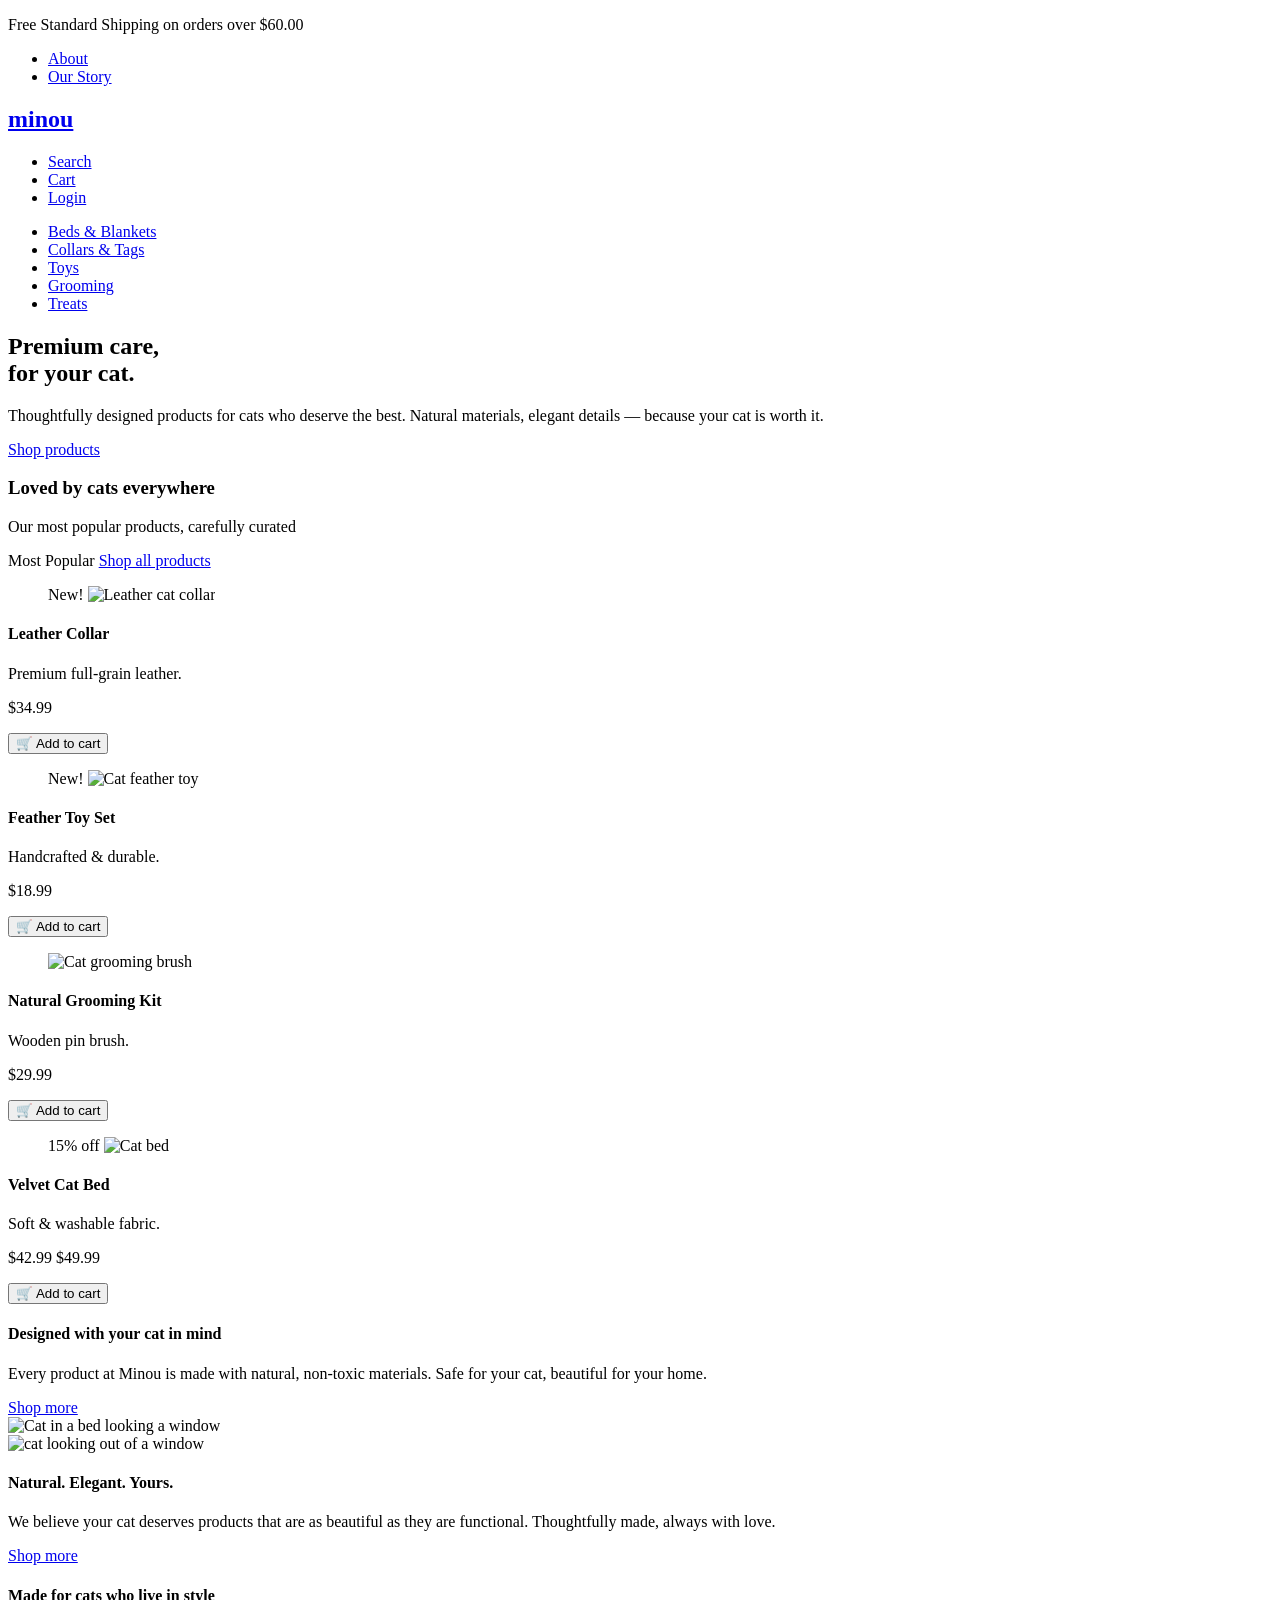
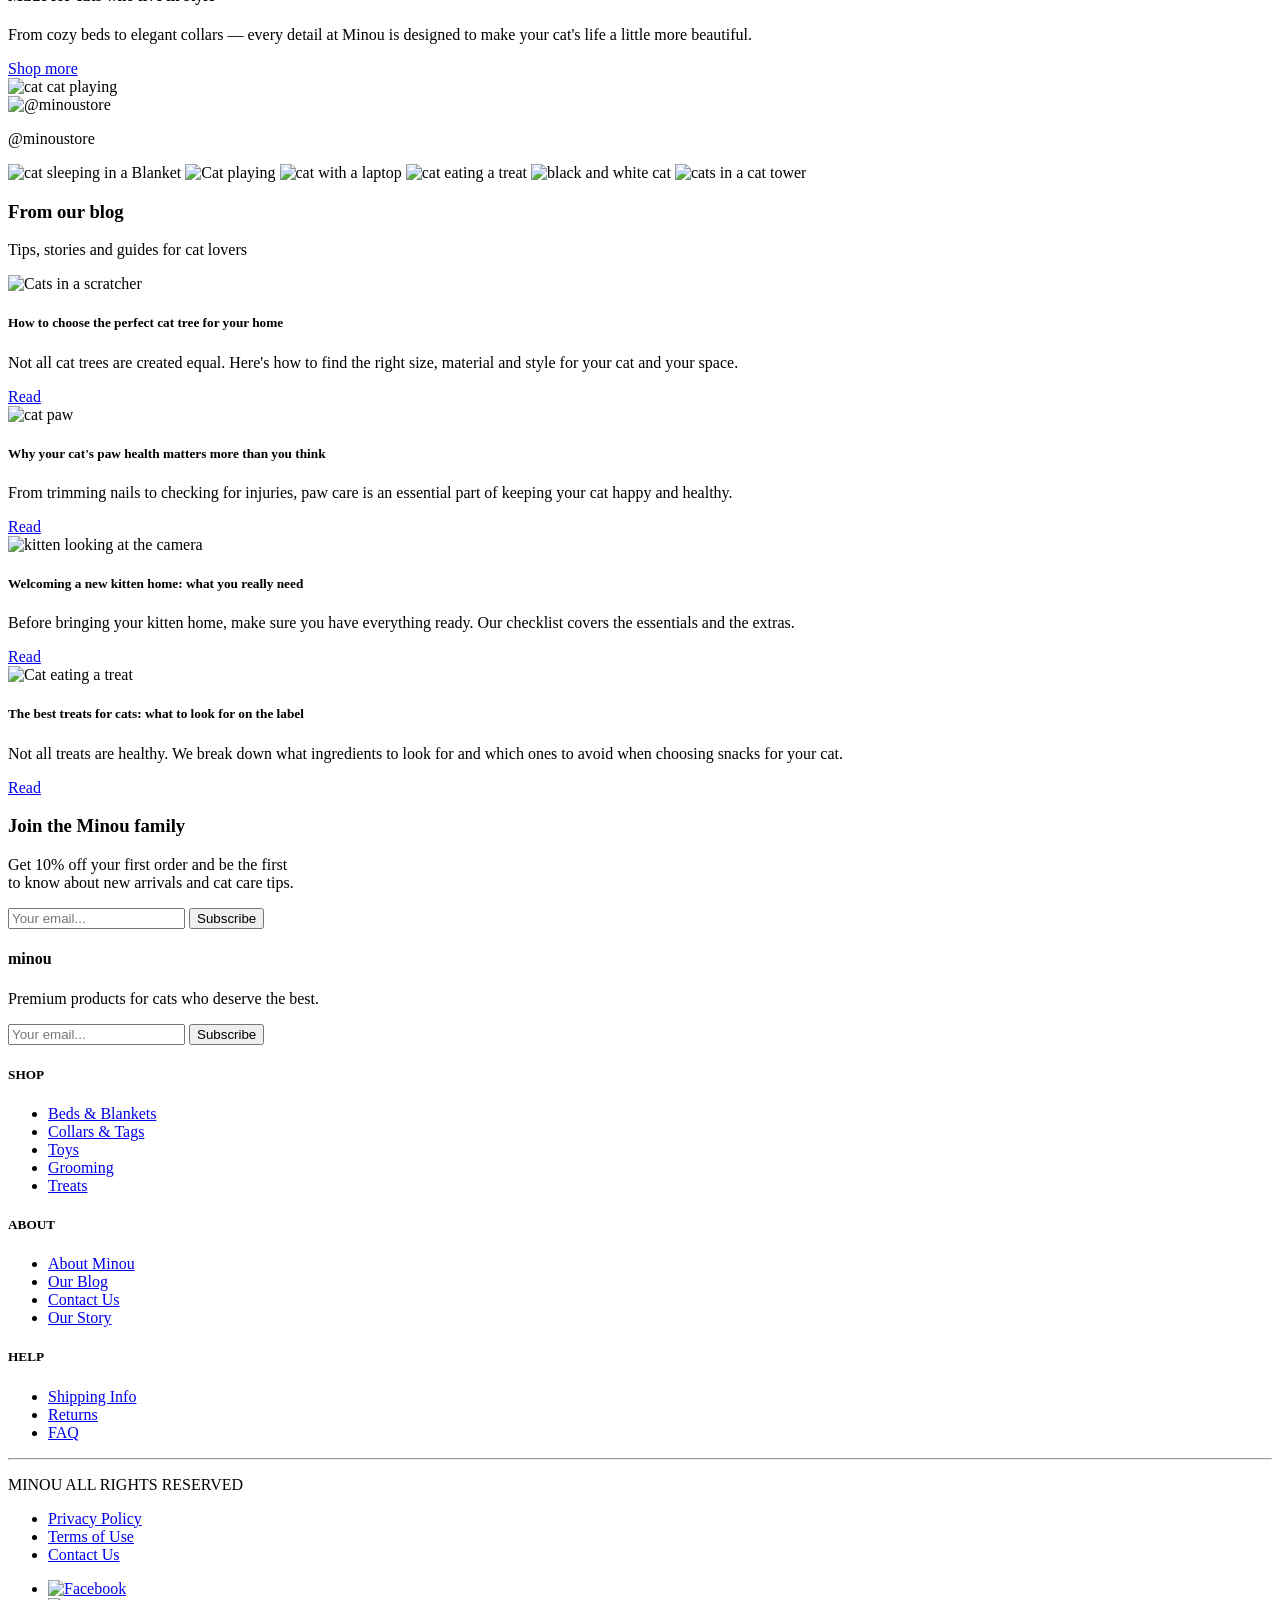
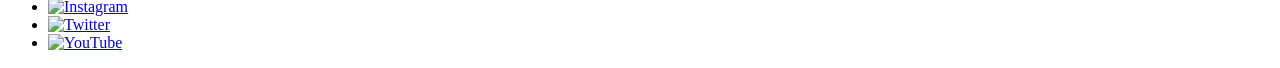
==== index.html @ 3acd1a12 "Add files via upload" ====
<!DOCTYPE html>
<html lang="en">
    <head>
        <meta charset="UTF-8">
        <meta name="viewport" content="width=device-width, initial-scale=1.0">
        <title>Minou | Premium Cat Products</title>
        <link rel="stylesheet" href="https://cdnjs.cloudflare.com/ajax/libs/animate.css/4.1.1/animate.min.css"/>
        <link rel="stylesheet" href="assets/estilos/estilos.css">
    </head>
    <body class="home-page">
        <div class="preloader">
            <div class="spinner animate__animated animate__rotateIn"></div>
        </div>
        <header>
            <div class="top-bar">
                <p>Free Standard Shipping on orders over $60.00</p>
            </div>
            <nav class="main-nav">
                <ul class="nav-left">
                    <li><a href="contacto.html">About</a></li>
                    <li><a href="#">Our Story</a></li>
                </ul>
                <h1 class="logo"><a href="index.html">minou</a></h1>
                <ul class="nav-right">
                    <li><a href="#" class="search-link">Search</a></li>
                    <li><a href="#">Cart</a></li>
                    <li><a href="#">Login</a></li>
                </ul>
            </nav>
            <nav class="sub-nav">
                <ul class="sub-list">
                    <li><a href="producto.html">Beds & Blankets</a></li>
                    <li><a href="#">Collars & Tags</a></li>
                    <li><a href="#">Toys</a></li>
                    <li><a href="shop.html">Grooming</a></li>
                    <li><a href="#">Treats</a></li>
                </ul>
            </nav>
        </header>
        <section class="hero">
            <div class="hero-text">
                <h2>Premium care,<br>for your cat.</h2>
                <p>Thoughtfully designed products for cats who deserve the best. Natural materials, elegant details — because your cat is worth it.</p>
                <a href="shop.html" class="btn">Shop products</a>
            </div>
        </section>
        <section class="products">
    <header class="products-head">
        <h3>Loved by cats everywhere</h3>
        <p>Our most popular products, carefully curated</p>
    </header>
    <div class="products-bar">
        <span class="bar-left">Most Popular</span>
        <span class="bar-right"><a href="shop.html">Shop all products</a></span>
    </div>
    <div class="products-grid">
        <article class="card">
            <figure class="card-media">
                <span class="badge">New!</span>
                <img src="assets/img/collar.png" alt="Leather cat collar">
            </figure>
            <div class="card-info">
                <h4>Leather Collar</h4>
                <p class="sub">Premium full-grain leather.</p>
                <p class="price">$34.99</p>
                <button class="btn-ghost"><span class="ico">🛒</span> Add to cart</button>
            </div>
        </article>
        <article class="card">
            <figure class="card-media">
                <span class="badge">New!</span>
                <img src="assets/img/toy.png" alt="Cat feather toy">
            </figure>
            <div class="card-info">
                <h4>Feather Toy Set</h4>
                <p class="sub">Handcrafted & durable.</p>
                <p class="price">$18.99</p>
                <button class="btn-ghost"><span class="ico">🛒</span> Add to cart</button>
            </div>
        </article>
        <article class="card">
            <figure class="card-media">
                <img src="assets/img/brush.png" alt="Cat grooming brush">
            </figure>
            <div class="card-info">
                <h4>Natural Grooming Kit</h4>
                <p class="sub">Wooden pin brush.</p>
                <p class="price">$29.99</p>
                <button class="btn-ghost"><span class="ico">🛒</span> Add to cart</button>
            </div>
        </article>
        <article class="card">
            <figure class="card-media">
                <span class="badge badge-sale">15% off</span>
                <img src="assets/img/bed.png" alt="Cat bed">
            </figure>
            <div class="card-info">
                <h4>Velvet Cat Bed</h4>
                <p class="sub">Soft & washable fabric.</p>
                <p class="price"><span class="sale">$42.99</span> <span class="old">$49.99</span></p>
                <button class="btn-ghost"><span class="ico">🛒</span> Add to cart</button>
            </div>
        </article>
    </div>
</section>
        <section class="visuals">
            <div class="block block-green">
                <h4>Designed with your cat in mind</h4>
                <p>Every product at Minou is made with natural, non-toxic materials. Safe for your cat, beautiful for your home.</p>
                <a href="shop.html" class="btn-light">Shop more</a>
            </div>
            <div class="block-image">
                <img src="assets/img/cat-window.jpg" alt="Cat in a bed looking a window">
            </div>
            <div class="block-image">
                <img src="assets/img/cat-looking.jpg" alt="cat looking out of a window">
            </div>
            <div class="block block-cream">
                <h4>Natural. Elegant. Yours.</h4>
                <p>We believe your cat deserves products that are as beautiful as they are functional. Thoughtfully made, always with love.</p>
                <a href="shop.html" class="btn">Shop more</a>
            </div>
            <div class="block block-brown">
                <h4>Made for cats who live in style</h4>
                <p>From cozy beds to elegant collars — every detail at Minou is designed to make your cat's life a little more beautiful.</p>
                <a href="shop.html" class="btn-light">Shop more</a>
            </div>
            <div class="block-image">
                <img src="assets/img/cat-playing.jpg" alt="cat cat playing">
            </div>
        </section>
        <section class="instagram">
            <div class="insta-logo">
                <img src="assets/img/instagram.webp" alt="@minoustore">
                <p>@minoustore</p>
            </div>
            <div class="insta-grid">
                <img src="assets/img/cat-sleeping.jpg" alt="cat sleeping in a Blanket">
                <img src="assets/img/white-cat-playing.jpg" alt="Cat playing">
                <img src="assets/img/cat-laptop.jpg" alt="cat with a laptop">
                <img src="assets/img/cat-treat.jpg" alt="cat eating a treat">
                <img src="assets/img/black-white-cat.jpg" alt="black and white cat">
                <img src="assets/img/cats.jpg" alt="cats in a cat tower
                ">
            </div>
        </section>
        <section class="news">
            <header class="news-head">
                <h3>From our blog</h3>
                <p>Tips, stories and guides for cat lovers</p>
            </header>
            <div class="news-grid">
                <article class="news-card">
                    <img src="assets/img/cat-scratcher.jpg" alt="Cats in a scratcher">
                    <h5>How to choose the perfect cat tree for your home</h5>
                    <p class="excerpt">Not all cat trees are created equal. Here's how to find the right size, material and style for your cat and your space.</p>
                    <a href="#" class="read">Read</a>
                </article>
                <article class="news-card">
                    <img src="assets/img/cat-paw.jpg" alt="cat paw">
                    <h5>Why your cat's paw health matters more than you think</h5>
                    <p class="excerpt">From trimming nails to checking for injuries, paw care is an essential part of keeping your cat happy and healthy.</p>
                    <a href="#" class="read">Read</a>
                </article>
                <article class="news-card">
                    <img src="assets/img/kitty.jpg" alt="kitten looking at the camera">
                    <h5>Welcoming a new kitten home: what you really need</h5>
                    <p class="excerpt">Before bringing your kitten home, make sure you have everything ready. Our checklist covers the essentials and the extras.</p>
                    <a href="#" class="read">Read</a>
                </article>
                <article class="news-card">
                    <img src="assets/img/cat-eating.jpg" alt="Cat eating a treat">
                    <h5>The best treats for cats: what to look for on the label</h5>
                    <p class="excerpt">Not all treats are healthy. We break down what ingredients to look for and which ones to avoid when choosing snacks for your cat.</p>
                    <a href="#" class="read">Read</a>
                </article>
            </div>
        </section>
        <section class="join">
            <div class="join-wrap">
                <h3 class="join-title">
                    <span>Join the</span>
                    <span>Minou family</span>
                </h3>
                <p class="join-copy">
                    Get 10% off your first order and be the first<br>
                    to know about new arrivals and cat care tips.
                </p>
                <form class="join-form" action="#">
                    <input type="email" placeholder="Your email..." required>
                    <button type="submit">Subscribe</button>
                </form>
            </div>
        </section>
        <footer class="site-footer">
            <div class="footer-inner">
                <div class="footer-brand">
                    <h4 class="footer-logo">minou</h4>
                    <p>Premium products for cats who deserve the best.</p>
                    <form class="footer-form" action="#">
                        <input type="email" placeholder="Your email..." required>
                        <button type="submit">Subscribe</button>
                    </form>
                </div>
                <div class="footer-col">
                    <h5>SHOP</h5>
                    <ul>
                        <li><a href="#">Beds & Blankets</a></li>
                        <li><a href="#">Collars & Tags</a></li>
                        <li><a href="#">Toys</a></li>
                        <li><a href="#">Grooming</a></li>
                        <li><a href="#">Treats</a></li>
                    </ul>
                </div>
                <div class="footer-col">
                    <h5>ABOUT</h5>
                    <ul>
                        <li><a href="#">About Minou</a></li>
                        <li><a href="#">Our Blog</a></li>
                        <li><a href="#">Contact Us</a></li>
                        <li><a href="#">Our Story</a></li>
                    </ul>
                </div>
                <div class="footer-col">
                    <h5>HELP</h5>
                    <ul>
                        <li><a href="#">Shipping Info</a></li>
                        <li><a href="#">Returns</a></li>
                        <li><a href="#">FAQ</a></li>
                    </ul>
                </div>
            </div>
            <hr class="footer-sep">
            <div class="footer-bottom">
                <p>MINOU ALL RIGHTS RESERVED</p>
                <ul class="footer-legal">
                    <li><a href="#">Privacy Policy</a></li>
                    <li><a href="#">Terms of Use</a></li>
                    <li><a href="#">Contact Us</a></li>
                </ul>
                <ul class="footer-social">
                    <li><a href="#"><img src="assets/img/facebook.png" alt="Facebook"></a></li>
                    <li><a href="#"><img src="assets/img/instagram-2.png" alt="Instagram"></a></li>
                    <li><a href="#"><img src="assets/img/twitter.png" alt="Twitter"></a></li>
                    <li><a href="#"><img src="assets/img/youtube.png" alt="YouTube"></a></li>
                </ul>
            </div>
        </footer>
    </body>
</html>
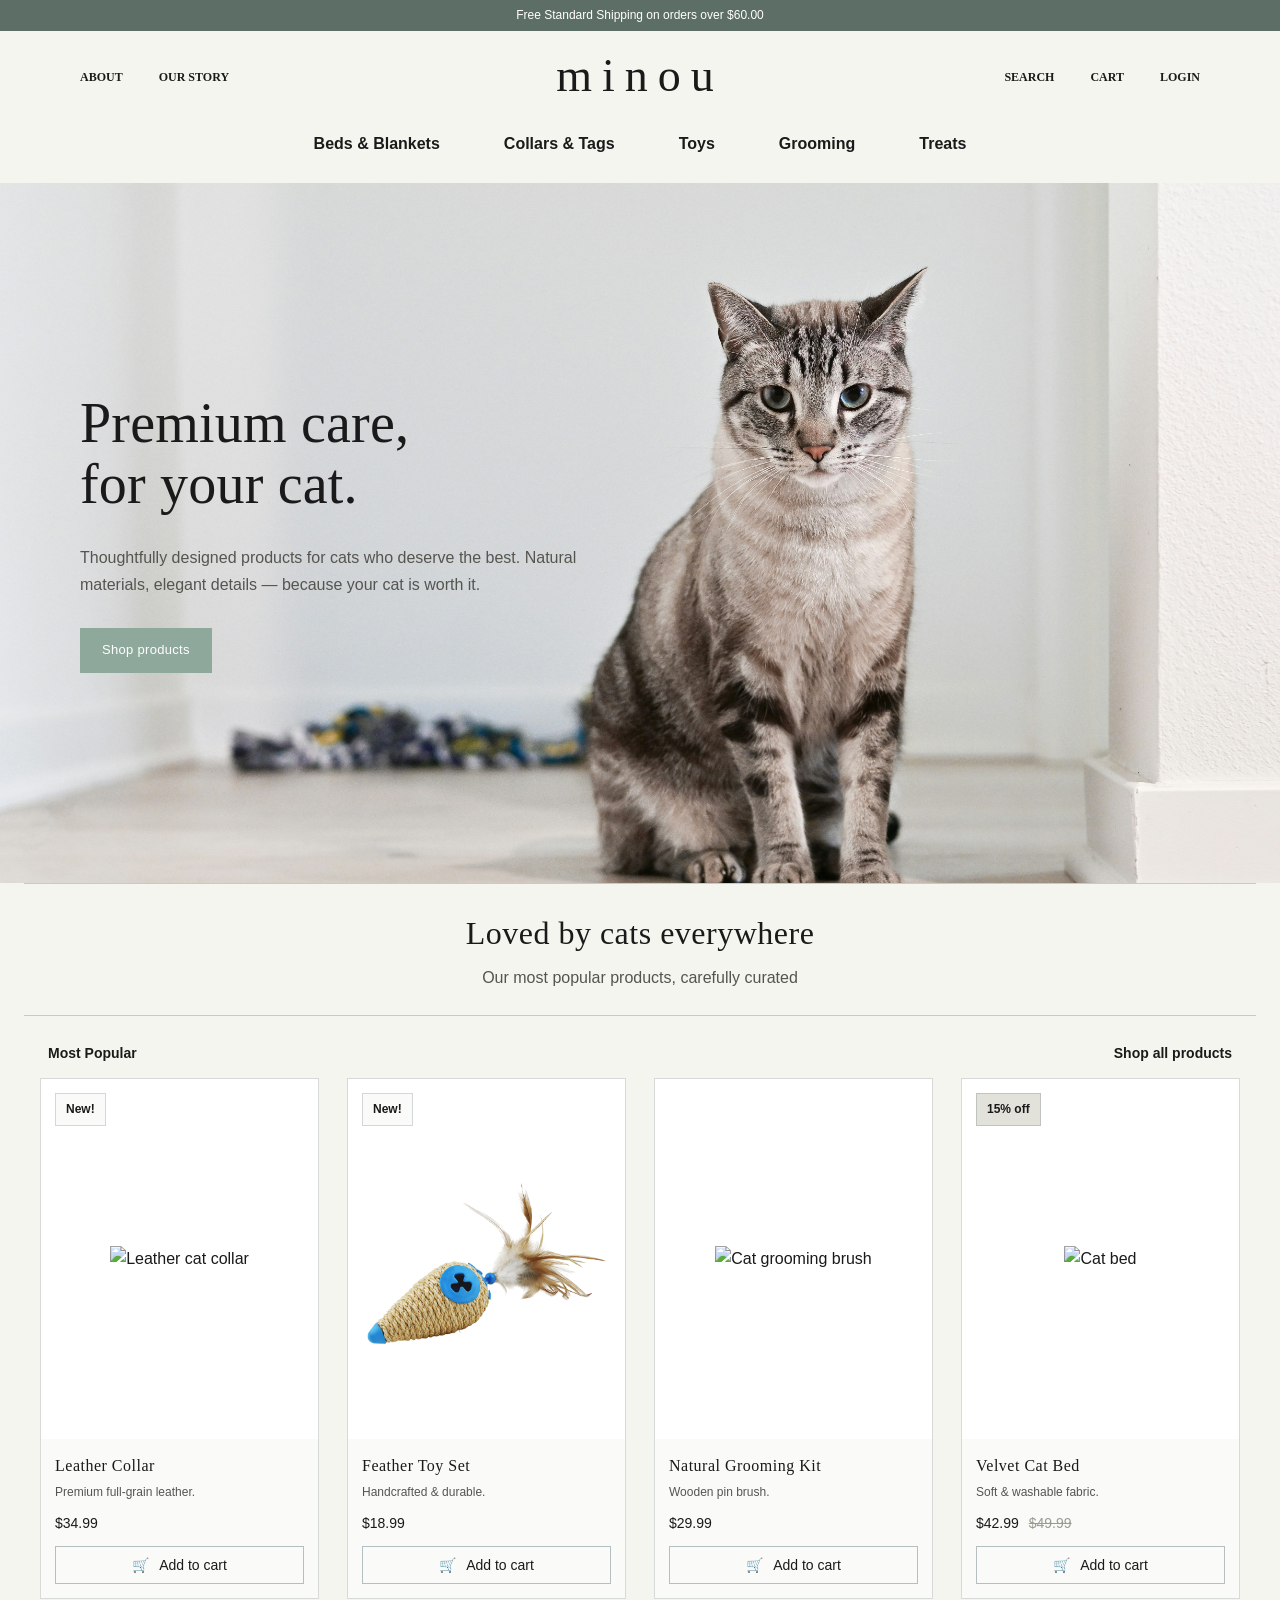
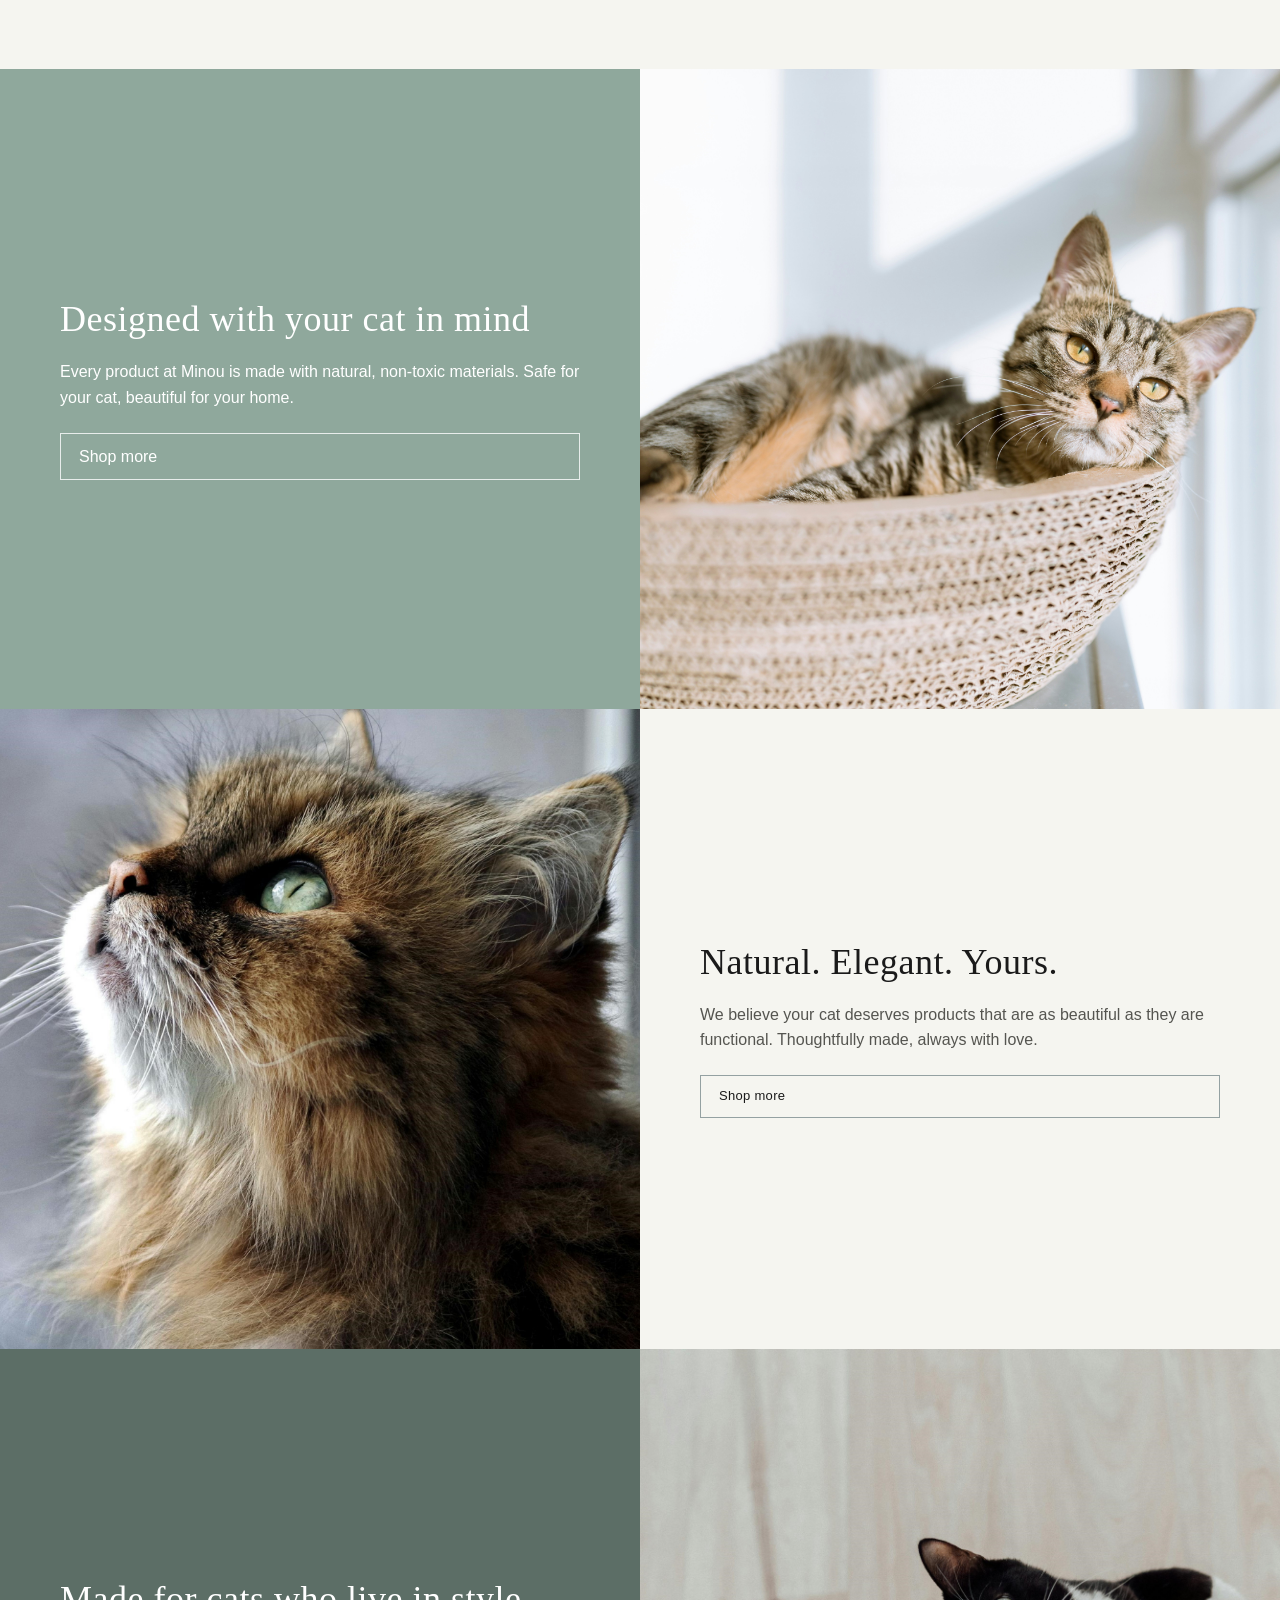
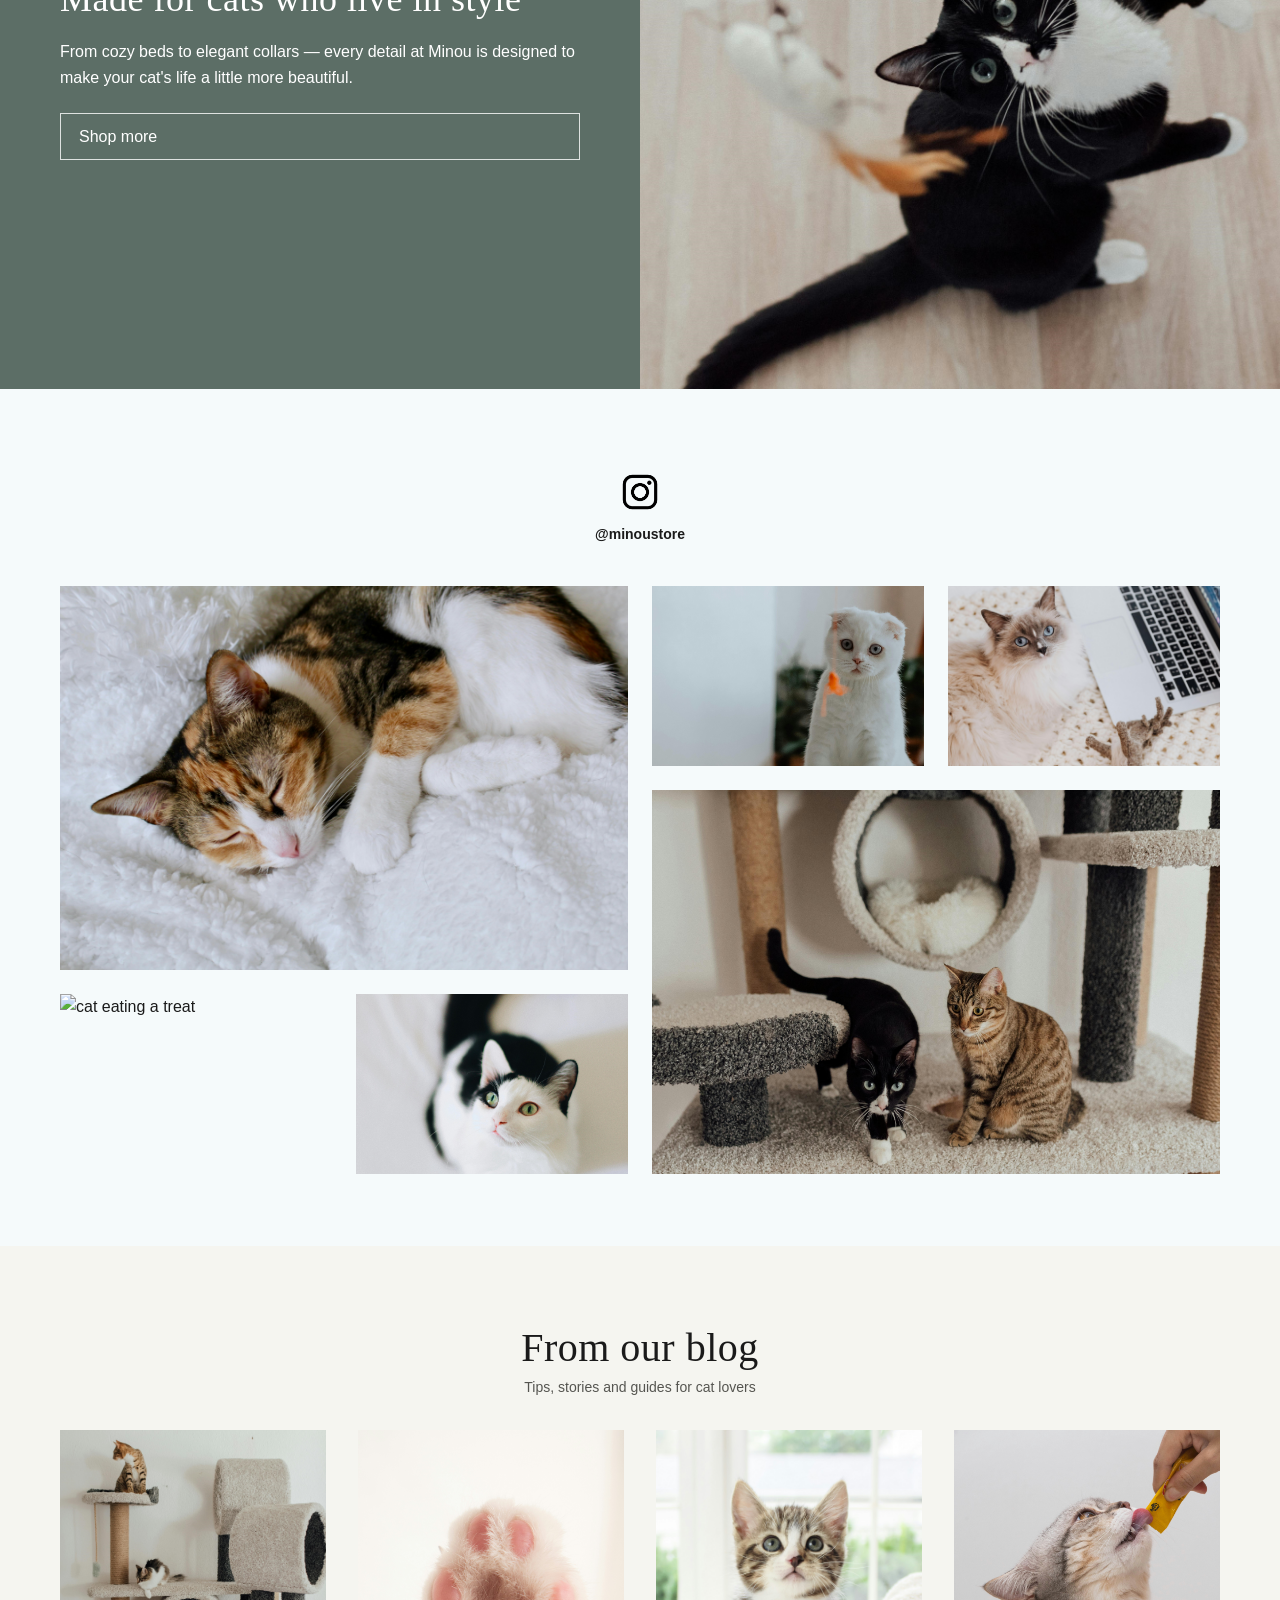
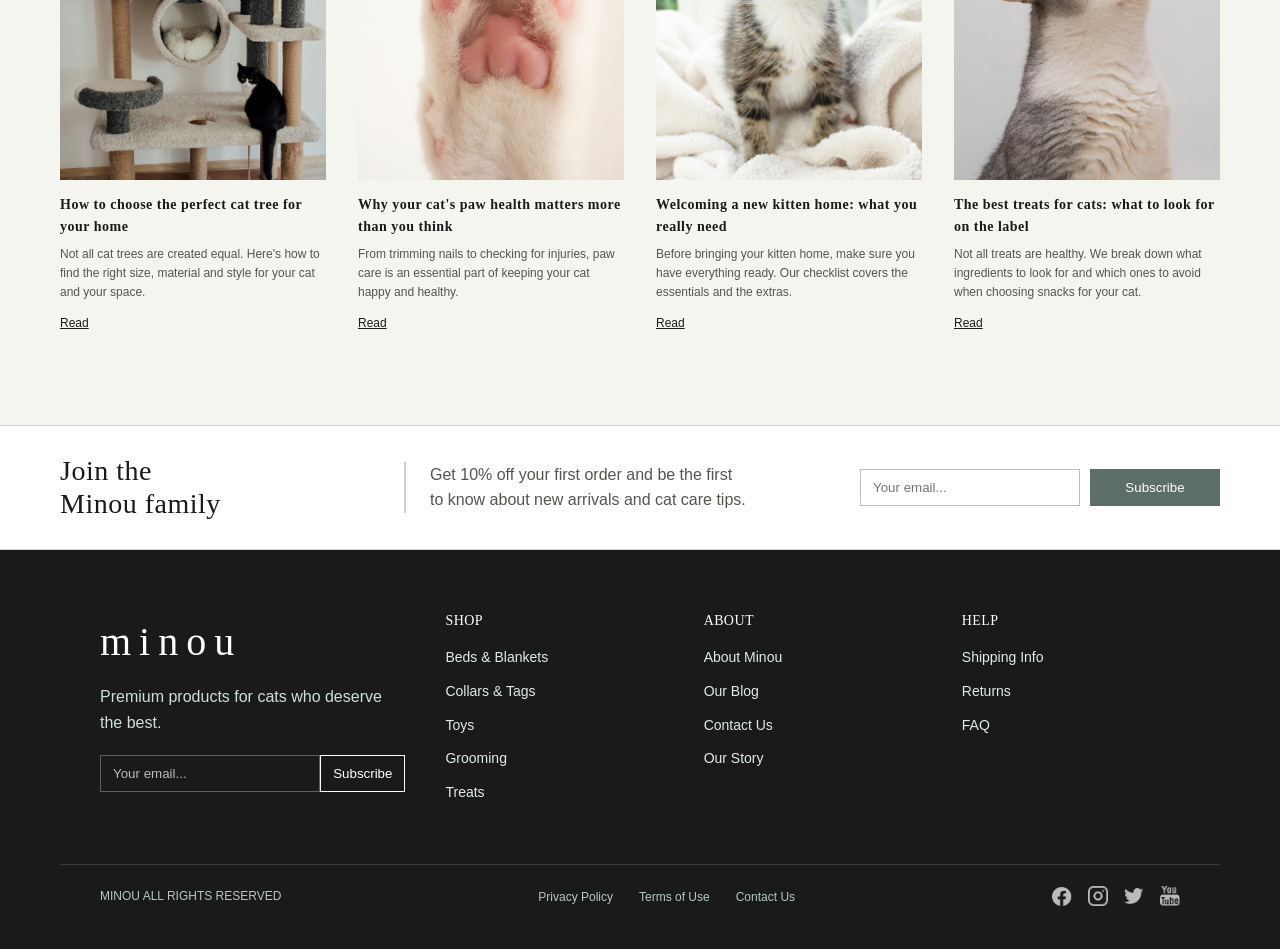
==== commit 46dc788a: "Update index.html" ====
--- a/index.html
+++ b/index.html
@@ -3,6 +3,7 @@
     <head>
         <meta charset="UTF-8">
         <meta name="viewport" content="width=device-width, initial-scale=1.0">
+        <link rel="icon" type="image/x-icon" href="assets/img/icon.png">
         <title>Minou | Premium Cat Products</title>
         <link rel="stylesheet" href="https://cdnjs.cloudflare.com/ajax/libs/animate.css/4.1.1/animate.min.css"/>
         <link rel="stylesheet" href="assets/estilos/estilos.css">
@@ -247,4 +248,4 @@
             </div>
         </footer>
     </body>
-</html>+</html>
--- a/assets/estilos/estilos.css
+++ b/assets/estilos/estilos.css
@@ -0,0 +1,1555 @@
+/* ============================================================
+   Minou — main stylesheet
+   
+
+   ============================================================= */
+
+
+/* reset */
+* {
+  margin: 0;
+  padding: 0;
+  box-sizing: border-box;
+}
+
+img {
+  max-width: 100%;
+  height: auto;
+  display: block;
+}
+
+ul { list-style: none; }
+
+a {
+  text-decoration: none;
+  color: inherit;
+}
+
+
+/* variables */
+:root {
+  --color-bg:           #F5F5F0;
+  --color-offwhite:     #FAFAF8;
+  --color-white:        #FFFFFF;
+  --color-cream:        #E2E2DA;
+  --color-lightgray:    #E2E2DA;
+  --color-gray:         #9A9A90;
+  --color-accent:       #8FA89C;
+  --color-gold:         #5C6E66;
+  --color-brown:        #5C6E66;
+  --color-darkgreen:    #1A1A1A;
+  --color-text-primary: #1A1A1A;
+  --color-text-dark:    #555550;
+}
+
+
+/* base typography */
+body {
+  font-family: 'DM Sans', sans-serif;
+  font-weight: 300;
+  font-size: 16px;
+  color: var(--color-text-primary);
+  background: var(--color-bg);
+  line-height: 1.6;
+}
+
+h1, h2, h3, h4, h5,
+.logo, .footer-logo, .p-title, .join-title {
+  font-family: 'Cormorant Garamond', serif;
+  font-weight: 300;
+  letter-spacing: 0.5px;
+}
+
+
+/* ============================================================
+   PRELOADER
+   ============================================================= */
+.preloader {
+  position: fixed;
+  inset: 0;
+  background-color: var(--color-accent);
+  display: flex;
+  justify-content: center;
+  align-items: center;
+  z-index: 9999;
+  animation: ocultar 1.5s ease-in forwards;
+}
+
+.spinner {
+  width: 100px;
+  height: 100px;
+  border-radius: 50%;
+  border: 8px solid transparent;
+  border-top-color: var(--color-lightgray);
+  animation: girar 1s linear infinite;
+}
+
+@keyframes girar {
+  to { transform: rotate(360deg); }
+}
+
+@keyframes ocultar {
+  0%   { opacity: 1; visibility: visible; }
+  90%  { opacity: 1; }
+  100% { opacity: 0; visibility: hidden; z-index: -1; }
+}
+
+
+/* ============================================================
+   HEADER
+   ============================================================= */
+header { width: 100%; }
+
+/* top bar */
+.top-bar {
+  background: var(--color-gold);
+  text-align: center;
+  padding: 6px 0;
+}
+
+.top-bar p {
+  font-size: 12px;
+  color: var(--color-white);
+}
+
+/* main nav */
+.main-nav {
+  display: flex;
+  align-items: center;
+  justify-content: space-between;
+  padding: 22px 80px;
+  background: var(--color-bg);
+}
+
+.logo {
+  font-size: 46px;
+  letter-spacing: 10px;
+  line-height: 1;
+  text-align: center;
+  flex: 0 0 auto;
+}
+
+.logo a,
+.main-nav .logo a {
+  font-family: 'Cormorant Garamond', serif;
+  font-size: 46px;
+  font-weight: 300;
+  letter-spacing: 10px;
+  line-height: 1;
+  color: var(--color-text-primary);
+  text-transform: none;
+}
+
+.main-nav .logo a::after { display: none; }
+
+.nav-left,
+.nav-right {
+  display: flex;
+  gap: 36px;
+  align-items: center;
+  flex: 1 1 0;
+}
+
+.nav-left { justify-content: flex-start; }
+.nav-right { justify-content: flex-end; }
+
+.main-nav a {
+  font-family: 'Cormorant Garamond', serif;
+  font-size: 12px;
+  font-weight: 800;
+  line-height: 15px;
+  color: var(--color-text-primary);
+  text-transform: uppercase;
+  position: relative;
+  transition: color 0.25s ease;
+}
+
+.main-nav a:hover { color: var(--color-accent); }
+
+.main-nav a::after {
+  content: "";
+  position: absolute;
+  left: 0;
+  bottom: -8px;
+  height: 2px;
+  width: 0;
+  background: var(--color-accent);
+  transition: width 0.2s;
+}
+
+.main-nav a:hover::after { width: 100%; }
+
+/* category subnav */
+.sub-nav {
+  background: var(--color-bg);
+  padding: 10px 80px 26px;
+}
+
+.sub-list {
+  display: flex;
+  justify-content: center;
+  gap: 64px;
+  flex-wrap: wrap;
+}
+
+.sub-list a {
+  font-family: 'DM Sans', sans-serif;
+  font-size: 16px;
+  font-weight: 700;
+  line-height: 20px;
+  color: var(--color-text-primary);
+  transition: color 0.2s ease;
+}
+
+.sub-list a:hover { color: var(--color-accent); }
+
+.sub-list .is-active {
+  color: var(--color-text-primary);
+  border-bottom: 4px solid var(--color-gold);
+}
+
+
+/* ============================================================
+   BUTTONS
+   ============================================================= */
+.btn {
+  display: inline-block;
+  padding: 12px 22px;
+  background-color: var(--color-accent);
+  color: var(--color-white);
+  font-size: 13px;
+  letter-spacing: 0.3px;
+  transition: background-color 0.3s, transform 0.3s;
+}
+
+.btn:hover {
+  background-color: var(--color-darkgreen);
+  transform: translateY(-2px);
+}
+
+.btn-ghost {
+  width: 100%;
+  background: transparent;
+  border: 1px solid rgba(53, 78, 87, .35);
+  color: var(--color-text-primary);
+  padding: 10px 14px;
+  font-size: 14px;
+  display: flex;
+  gap: 10px;
+  align-items: center;
+  justify-content: center;
+  cursor: pointer;
+  transition: background 0.2s, color 0.2s;
+}
+
+.btn-ghost:hover {
+  background: var(--color-white);
+  color: var(--color-accent);
+}
+
+.btn-ghost .ico { line-height: 1; }
+
+.btn-ghost.small {
+  padding: 8px 10px;
+  font-size: 12px;
+}
+
+
+/* ============================================================
+   HERO
+   ============================================================= */
+.hero {
+  display: grid;
+  grid-template-columns: 1.05fr 0.95fr;
+  align-items: center;
+  column-gap: 60px;
+  padding: 90px 80px;
+  min-height: 700px;
+  max-height: 850px;
+  background-color: var(--color-bg);
+  background-image: url("../img/banner.jpg");
+  background-size: cover;
+  background-position: right center;
+  background-repeat: no-repeat;
+}
+
+.hero-text { max-width: 640px; }
+
+.hero-text h2 {
+  font-size: 56px;
+  line-height: 1.1;
+  color: var(--color-text-primary);
+  letter-spacing: 0.2px;
+  margin-bottom: 28px;
+}
+
+.hero-text p {
+  font-size: 16px;
+  color: var(--color-text-dark);
+  line-height: 1.7;
+  max-width: 560px;
+  margin-bottom: 30px;
+}
+
+
+/* ============================================================
+   PRODUCTS
+   ============================================================= */
+.products {
+  background: var(--color-bg);
+  padding: 0 24px 70px;
+}
+
+.products-head {
+  text-align: center;
+  padding: 24px 0;
+  border-top: 1px solid rgba(53, 78, 87, .25);
+  border-bottom: 1px solid rgba(53, 78, 87, .25);
+  margin-bottom: 24px;
+}
+
+.products-head h3 {
+  font-size: 32px;
+  margin-bottom: 6px;
+}
+
+.products-head p { color: var(--color-text-dark); }
+
+.products-bar {
+  display: flex;
+  justify-content: space-between;
+  align-items: center;
+  max-width: 1200px;
+  margin: 26px auto 14px;
+  padding: 0 8px;
+}
+
+.products-bar .bar-left,
+.products-bar .bar-right {
+  font-weight: 700;
+  font-size: 14px;
+  color: var(--color-text-primary);
+}
+
+.products-bar .bar-right a { color: var(--color-text-primary); }
+.products-bar .bar-right a:hover { color: var(--color-accent); }
+
+.products-grid {
+  max-width: 1200px;
+  margin: 0 auto;
+  display: grid;
+  grid-template-columns: repeat(4, minmax(240px, 1fr));
+  gap: 28px;
+}
+
+
+/* cards */
+.card {
+  background: var(--color-offwhite);
+  border: 1px solid rgba(53, 78, 87, .18);
+}
+
+.card-media {
+  background: #fff;
+  height: 360px;
+  display: flex;
+  align-items: center;
+  justify-content: center;
+  position: relative;
+}
+
+.card-media img {
+  max-width: 86%;
+  max-height: 86%;
+  object-fit: contain;
+}
+
+.badge {
+  position: absolute;
+  top: 14px;
+  left: 14px;
+  background: var(--color-offwhite);
+  color: var(--color-text-primary);
+  font-size: 12px;
+  font-weight: 700;
+  padding: 6px 10px;
+  border: 1px solid rgba(53, 78, 87, .2);
+}
+
+.badge-sale {
+  background: var(--color-cream);
+  color: var(--color-text-primary);
+}
+
+.card-info { padding: 14px; }
+.card-info h4 { font-size: 16px; margin-bottom: 4px; }
+
+.card-info .sub {
+  font-size: 12px;
+  color: var(--color-text-dark);
+  margin-bottom: 10px;
+}
+
+.card-info .price {
+  font-size: 14px;
+  color: var(--color-text-primary);
+  margin-bottom: 12px;
+}
+
+.card-info .price .old {
+  color: var(--color-gray);
+  text-decoration: line-through;
+  margin-left: 6px;
+}
+
+/* card image hover */
+.card img,
+.news-card img,
+.feature-card img {
+  transition: transform 0.4s ease;
+}
+
+.card img:hover,
+.news-card img:hover,
+.feature-card img:hover {
+  transform: scale(1.10);
+}
+
+
+/* ============================================================
+   VISUALS
+   ============================================================= */
+.visuals {
+  display: grid;
+  grid-template-columns: repeat(12, 1fr);
+  grid-auto-rows: minmax(380px, auto);
+  gap: 0;
+  background: var(--color-bg);
+}
+
+.visuals > :nth-child(1) { grid-column: 1 / 7;  grid-row: 1; }
+.visuals > :nth-child(2) { grid-column: 7 / 13; grid-row: 1; }
+.visuals > :nth-child(3) { grid-column: 1 / 7;  grid-row: 2; }
+.visuals > :nth-child(4) { grid-column: 7 / 13; grid-row: 2; }
+.visuals > :nth-child(5) { grid-column: 1 / 7;  grid-row: 3; }
+.visuals > :nth-child(6) { grid-column: 7 / 13; grid-row: 3; }
+
+/* text blocks */
+.block {
+  display: flex;
+  flex-direction: column;
+  justify-content: center;
+  padding: 60px;
+}
+
+.block h4 {
+  font-size: 36px;
+  line-height: 1.2;
+  margin-bottom: 18px;
+  color: var(--color-white);
+}
+
+.block p {
+  color: var(--color-white);
+  max-width: 520px;
+  margin-bottom: 22px;
+}
+
+.block-green { background: var(--color-accent); }
+.block-brown { background: var(--color-brown); }
+
+.block-cream { background: var(--color-bg); }
+.block-cream h4 { color: var(--color-text-primary); }
+.block-cream p  { color: var(--color-text-dark); }
+
+.block-brown h4,
+.block-brown p  { color: var(--color-white); }
+
+.block-green .btn-light,
+.block-brown .btn-light {
+  background: transparent;
+  color: #fff;
+  border: 1px solid rgba(255, 255, 255, .8);
+  padding: 10px 18px;
+}
+
+.block-cream .btn {
+  background: transparent;
+  color: var(--color-text-primary);
+  border: 1px solid rgba(53, 78, 87, .5);
+  padding: 10px 18px;
+}
+
+/* image blocks */
+.block-image img {
+  width: 100%;
+  height: 100%;
+  object-fit: cover;
+  display: block;
+}
+
+
+/* ============================================================
+   INSTAGRAM
+   ============================================================= */
+.instagram {
+  background: #F5FAFB;
+  padding: 80px 60px 72px;
+}
+
+.insta-logo {
+  display: flex;
+  flex-direction: column;
+  align-items: center;
+  justify-content: center;
+  gap: 8px;
+  margin-bottom: 40px;
+}
+
+.insta-logo img { width: 46px; }
+
+.insta-logo p {
+  font-size: 14px;
+  color: var(--color-text-primary);
+  font-weight: 600;
+}
+
+.insta-grid {
+  max-width: 1200px;
+  margin: 0 auto;
+  display: grid;
+  grid-template-columns: repeat(4, 1fr);
+  grid-auto-rows: 180px;
+  gap: 24px;
+}
+
+.insta-grid img {
+  width: 100%;
+  height: 100%;
+  object-fit: cover;
+  display: block;
+}
+
+.insta-grid img:nth-child(1) { grid-column: 1 / 3; grid-row: 1 / 3; }
+.insta-grid img:nth-child(2) { grid-column: 3 / 4; grid-row: 1 / 2; }
+.insta-grid img:nth-child(3) { grid-column: 4 / 5; grid-row: 1 / 2; }
+.insta-grid img:nth-child(4) { grid-column: 1 / 2; grid-row: 3 / 4; }
+.insta-grid img:nth-child(5) { grid-column: 2 / 3; grid-row: 3 / 4; }
+.insta-grid img:nth-child(6) { grid-column: 3 / 5; grid-row: 2 / 4; }
+
+
+/* ============================================================
+   NEWS / BLOG
+   ============================================================= */
+.news {
+  background: var(--color-bg);
+  padding: 80px 60px 90px;
+}
+
+.news-head {
+  text-align: center;
+  margin-bottom: 32px;
+}
+
+.news-head h3 {
+  font-size: 40px;
+  line-height: 1.1;
+  margin-bottom: 6px;
+}
+
+.news-head p {
+  font-size: 14px;
+  color: var(--color-text-dark);
+}
+
+.news-grid {
+  max-width: 1200px;
+  margin: 0 auto;
+  display: grid;
+  grid-template-columns: repeat(4, 1fr);
+  gap: 36px 32px;
+}
+
+.news-card img {
+  width: 100%;
+  height: 350px;
+  object-fit: cover;
+  display: block;
+}
+
+.news-card h5 {
+  margin-top: 14px;
+  font-size: 14px;
+  font-weight: 700;
+}
+
+.news-card .excerpt {
+  margin-top: 6px;
+  font-size: 12px;
+  color: var(--color-text-dark);
+  max-width: 260px;
+}
+
+.news-card .read {
+  display: inline-block;
+  margin-top: 12px;
+  font-size: 12px;
+  color: var(--color-text-primary);
+  text-decoration: underline;
+}
+
+.news-card .read:hover { color: var(--color-accent); }
+
+
+/* ============================================================
+   JOIN THE FAMILY
+   ============================================================= */
+.join {
+  background: var(--color-white);
+  border-top: 1px solid rgba(53, 78, 87, .25);
+  border-bottom: 1px solid rgba(53, 78, 87, .25);
+  padding: 28px 60px;
+}
+
+.join-wrap {
+  max-width: 1200px;
+  margin: 0 auto;
+  display: grid;
+  grid-template-columns: 320px 1fr 360px;
+  align-items: center;
+  gap: 24px;
+}
+
+.join-title {
+  font-size: 28px;
+  line-height: 1.2;
+  color: var(--color-text-primary);
+}
+
+.join-title span { display: block; }
+
+.join-copy {
+  color: var(--color-text-dark);
+  padding-left: 24px;
+  border-left: 2px solid rgba(53, 78, 87, .25);
+}
+
+.join-form {
+  display: grid;
+  grid-template-columns: 1fr 130px;
+  gap: 10px;
+}
+
+.join-form input {
+  padding: 10px 12px;
+  border: 1px solid rgba(53, 78, 87, .35);
+  outline: none;
+}
+
+.join-form button {
+  padding: 10px 12px;
+  background: var(--color-gold);
+  color: var(--color-white);
+  border: none;
+  cursor: pointer;
+}
+
+.join-form button:hover { background: var(--color-darkgreen); }
+
+
+/* ============================================================
+   FOOTER
+   ============================================================= */
+.site-footer {
+  background: var(--color-darkgreen);
+  color: var(--color-white);
+}
+
+.footer-inner {
+  max-width: 1200px;
+  margin: 0 auto;
+  padding: 60px;
+  display: grid;
+  grid-template-columns: 1.4fr 1fr 1fr 1fr;
+  gap: 40px;
+}
+
+.footer-logo {
+  font-size: 40px;
+  color: var(--color-white);
+  letter-spacing: 8px;
+  margin-bottom: 10px;
+}
+
+.footer-brand p {
+  color: #cfe0d6;
+  margin-bottom: 20px;
+}
+
+.footer-form {
+  display: grid;
+  grid-template-columns: 1fr auto;
+  gap: 0;
+}
+
+.footer-form input {
+  padding: 10px 12px;
+  border: 1px solid rgba(255, 255, 255, .3);
+  background: transparent;
+  color: var(--color-white);
+  outline: none;
+}
+
+.footer-form input::placeholder { color: rgba(255, 255, 255, .7); }
+
+.footer-form button {
+  padding: 10px 12px;
+  background: var(--color-darkgreen);
+  color: var(--color-white);
+  border: 1px solid var(--color-white);
+  cursor: pointer;
+  transition: background-color 0.3s;
+}
+
+.footer-form button:hover { background: var(--color-gold); }
+
+.footer-col h5 {
+  font-size: 14px;
+  margin-bottom: 12px;
+  letter-spacing: 0.4px;
+}
+
+.footer-col ul { display: grid; gap: 8px; }
+
+.footer-col a {
+  color: #e0ece6;
+  font-size: 14px;
+}
+
+.footer-col a:hover { color: #ffffff; }
+
+.footer-sep {
+  border: 0;
+  border-top: 1px solid rgba(255, 255, 255, .14);
+  margin: 0 60px;
+}
+
+.footer-bottom {
+  max-width: 1200px;
+  margin: 0 auto;
+  padding: 18px 60px 40px;
+  display: grid;
+  grid-template-columns: auto 1fr auto;
+  align-items: center;
+  gap: 20px;
+}
+
+.footer-bottom p {
+  color: #b7c8c1;
+  font-size: 12px;
+}
+
+.footer-legal {
+  display: flex;
+  gap: 26px;
+  justify-self: center;
+}
+
+.footer-legal a {
+  color: #b7c8c1;
+  font-size: 12px;
+}
+
+.footer-legal a:hover { color: #ffffff; }
+
+.footer-social {
+  display: flex;
+  gap: 16px;
+  align-items: center;
+}
+
+.footer-social img {
+  width: 20px;
+  height: 20px;
+  object-fit: contain;
+  filter: brightness(0) invert(1);
+  opacity: 0.7;
+  transition: opacity 0.2s;
+}
+
+.footer-social a:hover img { opacity: 1; }
+
+
+/* ============================================================
+   SHOP PAGE
+   ============================================================= */
+
+/* shop hero */
+.shop-hero {
+  display: grid;
+  grid-template-columns: 1.1fr 0.9fr;
+  align-items: center;
+  gap: 60px;
+  padding: 70px 80px;
+  background: var(--color-offwhite);
+}
+
+.shop-hero .hero-copy h2 {
+  font-size: 40px;
+  line-height: 1.15;
+  margin-bottom: 16px;
+  color: var(--color-text-primary);
+}
+
+.shop-hero .hero-copy p {
+  max-width: 560px;
+  color: var(--color-text-dark);
+}
+
+.shop-hero .hero-art { display: flex; justify-content: flex-end; }
+
+.shop-hero .hero-art img {
+  width: 80%;
+  object-fit: contain;
+}
+
+/* shop layout */
+.shop-layout {
+  display: grid;
+  grid-template-columns: 220px 1fr;
+  gap: 40px;
+  background: var(--color-bg);
+  padding: 0 80px 80px;
+}
+
+/* visuals full width inside shop layout */
+.shop-layout > .visuals {
+  grid-column: 1 / -1;
+  width: 100%;
+  margin: 0;
+}
+
+/* shop visuals: 2 blocks, 1 row */
+.shop-page .visuals {
+  display: grid;
+  grid-template-columns: repeat(12, 1fr);
+  grid-auto-rows: minmax(380px, auto);
+  gap: 0;
+  background: var(--color-bg);
+}
+
+.shop-page .visuals > :nth-child(1) { grid-column: 1 / 7;  grid-row: 1; }
+.shop-page .visuals > :nth-child(2) { grid-column: 7 / 13; grid-row: 1; }
+
+/* sidebar filters */
+.filters .filter-group { margin-bottom: 24px; }
+
+.filters h5 {
+  font-size: 14px;
+  font-weight: 700;
+  margin-bottom: 8px;
+  color: var(--color-text-primary);
+}
+
+.filters a {
+  font-size: 14px;
+  color: var(--color-text-primary);
+}
+
+.filters a.is-active { color: var(--color-accent); }
+
+.filters ul {
+  display: flex;
+  flex-direction: column;
+  gap: 6px;
+}
+
+/* catalog toolbar */
+.catalog .catalog-toolbar {
+  display: flex;
+  justify-content: flex-end;
+  margin: 4px 0 18px;
+}
+
+.catalog .sort {
+  padding: 10px 12px;
+  border: 1px solid rgba(53, 78, 87, .35);
+  background: #fff;
+  color: var(--color-text-primary);
+}
+
+/* featured product row */
+.feature-row {
+  display: grid;
+  grid-template-columns: 2fr 1fr;
+  gap: 24px;
+  margin-bottom: 24px;
+}
+
+.feature-card {
+  border: 1px solid rgba(53, 78, 87, .18);
+  background: #fff;
+}
+
+.feature-media {
+  height: 380px;
+  display: flex;
+  align-items: center;
+  justify-content: center;
+  position: relative;
+  background: #fff;
+}
+
+.feature-media img {
+  max-width: 86%;
+  max-height: 86%;
+  object-fit: contain;
+}
+
+.feature-info { padding: 14px; }
+.feature-info h4 { font-size: 16px; margin-bottom: 4px; }
+
+.feature-info .sub {
+  font-size: 12px;
+  color: var(--color-text-dark);
+  margin-bottom: 10px;
+}
+
+.feature-info .price {
+  font-size: 14px;
+  margin-bottom: 12px;
+}
+
+/* side stack mini cards */
+.side-stack {
+  display: grid;
+  grid-template-rows: 1fr 1fr;
+  gap: 24px;
+}
+
+.mini-card {
+  display: grid;
+  grid-template-columns: 130px 1fr;
+  gap: 0;
+  border: 1px solid rgba(53, 78, 87, .18);
+  background: #fff;
+  overflow: hidden;
+}
+
+.mini-card img {
+  width: 100%;
+  height: 100%;
+  object-fit: contain;
+  background: #fff;
+  padding: 12px;
+}
+
+.mini-info { padding: 12px; }
+.mini-info h6 { font-size: 14px; margin-bottom: 6px; }
+.mini-info .price { font-size: 14px; margin-bottom: 10px; }
+
+/* product grid */
+.grid-products {
+  display: grid;
+  grid-template-columns: repeat(3, 1fr);
+  gap: 24px;
+}
+
+.grid-products .card-media {
+  background: #fff;
+  height: 240px;
+  display: flex;
+  align-items: center;
+  justify-content: center;
+}
+
+.grid-products .card-media img {
+  max-width: 86%;
+  max-height: 86%;
+  object-fit: contain;
+}
+
+.grid-products .card-info { padding: 14px; }
+.grid-products .card-info h4 { font-size: 14px; margin-bottom: 4px; }
+
+.grid-products .card-info .sub {
+  font-size: 12px;
+  color: var(--color-text-dark);
+  margin-bottom: 10px;
+}
+
+.grid-products .card-info .price {
+  font-size: 14px;
+  margin-bottom: 12px;
+}
+
+
+/* ============================================================
+   PRODUCT PAGE
+   ============================================================= */
+.product-page { background: var(--color-bg); }
+
+.product-hero {
+  display: grid;
+  grid-template-columns: 1.1fr 0.9fr;
+  align-items: start;
+  gap: 60px;
+  padding: 70px 80px;
+  background: var(--color-bg);
+}
+
+.gallery .main-shot {
+  background: #fff;
+  border: 1px solid rgba(53, 78, 87, .18);
+  height: 420px;
+  display: flex;
+  align-items: center;
+  justify-content: center;
+  margin-bottom: 16px;
+}
+
+.gallery .main-shot img {
+  max-width: 88%;
+  max-height: 88%;
+  object-fit: contain;
+}
+
+.gallery .thumbs {
+  display: flex;
+  gap: 14px;
+  align-items: center;
+}
+
+.gallery .thumbs img {
+  width: 68px;
+  height: 68px;
+  background: #fff;
+  border: 1px solid rgba(53, 78, 87, .18);
+  padding: 6px;
+  object-fit: contain;
+  cursor: pointer;
+  transition: transform 0.2s ease;
+}
+
+.gallery .thumbs img:hover { transform: translateY(-2px); }
+
+.p-info .flag-sale {
+  display: inline-block;
+  font-size: 12px;
+  font-weight: 700;
+  background: var(--color-cream);
+  color: var(--color-text-primary);
+  border: 1px solid rgba(53, 78, 87, .2);
+  padding: 6px 10px;
+  margin-bottom: 10px;
+}
+
+.p-title {
+  font-size: 40px;
+  line-height: 1.15;
+  margin: 6px 0 10px;
+}
+
+.p-rating {
+  display: flex;
+  align-items: center;
+  gap: 10px;
+  margin-bottom: 12px;
+}
+
+.p-rating .stars {
+  letter-spacing: 2px;
+  color: var(--color-gold);
+  font-size: 14px;
+}
+
+.p-rating .reviews {
+  font-size: 12px;
+  text-decoration: underline;
+}
+
+.p-price {
+  margin: 8px 0 12px;
+  font-size: 16px;
+}
+
+.p-price .sale { font-weight: 700; }
+
+.p-price .old {
+  color: var(--color-gray);
+  text-decoration: line-through;
+  margin-left: 6px;
+}
+
+.p-excerpt {
+  color: var(--color-text-dark);
+  max-width: 520px;
+  margin-bottom: 14px;
+  font-size: 14px;
+  line-height: 1.7;
+}
+
+.p-accordion {
+  border-top: 1px solid rgba(53, 78, 87, .25);
+  border-bottom: 1px solid rgba(53, 78, 87, .25);
+  margin: 14px 0;
+}
+
+.p-accordion .acc-item {
+  width: 100%;
+  text-align: left;
+  background: transparent;
+  border: 0;
+  padding: 14px 0;
+  display: flex;
+  justify-content: space-between;
+  align-items: center;
+  color: var(--color-text-primary);
+  font-weight: 700;
+  cursor: default;
+  position: relative;
+}
+
+.p-accordion .acc-item span { pointer-events: none; }
+
+.p-accordion .acc-item::after {
+  content: "+";
+  font-weight: 700;
+}
+
+.p-accordion .acc-item + .acc-panel {
+  padding-bottom: 12px;
+  color: var(--color-text-dark);
+  font-size: 14px;
+  max-width: 560px;
+}
+
+.p-accordion .acc-panel + .acc-item {
+  border-top: 1px solid rgba(53, 78, 87, .25);
+}
+
+.p-actions {
+  display: flex;
+  align-items: center;
+  gap: 14px;
+  margin-top: 12px;
+}
+
+.qty {
+  display: flex;
+  align-items: center;
+  border: 1px solid rgba(53, 78, 87, .35);
+  background: #fff;
+  height: 38px;
+}
+
+.qty input {
+  width: 46px;
+  text-align: center;
+  border: 0;
+  outline: none;
+  font-size: 14px;
+  background: transparent;
+}
+
+.qty-btn {
+  width: 34px;
+  height: 100%;
+  border: 0;
+  background: transparent;
+  cursor: pointer;
+  font-size: 18px;
+}
+
+.btn.addcart {
+  background: var(--color-accent);
+  color: var(--color-white);
+  border: 0;
+  padding: 10px 18px;
+  display: inline-flex;
+  align-items: center;
+  gap: 8px;
+}
+
+.btn.addcart:hover { background: var(--color-darkgreen); }
+
+.related {
+  background: var(--color-bg);
+  padding: 0 24px 70px;
+}
+
+
+/* ============================================================
+   CONTACT PAGE
+   ============================================================= */
+.contact-page { background: var(--color-bg); }
+
+.contact-section {
+  padding: 60px 80px 30px;
+  background: var(--color-offwhite);
+}
+
+.contact-title {
+  font-size: 42px;
+  line-height: 1.15;
+  margin: 10px 0 14px;
+}
+
+.contact-intro {
+  max-width: 760px;
+  color: var(--color-text-dark);
+  margin-bottom: 10px;
+}
+
+.contact-help {
+  list-style: disc inside;
+  margin: 6px 0 28px;
+}
+
+.contact-help a {
+  text-decoration: underline;
+  color: #1B66D1;
+}
+
+.contact-cards {
+  display: grid;
+  grid-template-columns: 1fr 1fr;
+  gap: 28px;
+  margin-bottom: 60px;
+}
+
+.contact-card {
+  background: #fff;
+  border: 1px solid rgba(53, 78, 87, .15);
+  padding: 22px 24px;
+}
+
+.contact-card h3 {
+  font-size: 16px;
+  line-height: 1.2;
+  margin: 0 0 4px;
+}
+
+.contact-card p {
+  color: var(--color-text-dark);
+  margin: 0 0 16px;
+}
+
+.contact-card a {
+  color: #1B66D1;
+  text-decoration: underline;
+}
+
+
+/* ============================================================
+   RESPONSIVE
+   ============================================================= */
+
+/* 1100px — tablet */
+@media (max-width: 1100px) {
+
+  .main-nav { padding: 16px 24px; }
+
+  /* heroes */
+  .hero,
+  .shop-hero,
+  .product-hero,
+  .contact-hero {
+    grid-template-columns: 1fr;
+    gap: 24px;
+    padding: 60px 40px;
+  }
+
+  /* product grids */
+  .products-grid,
+  .product-grid {
+    grid-template-columns: repeat(2, minmax(0, 1fr));
+    gap: 20px;
+  }
+
+  .contact-wrap { grid-template-columns: 1fr; gap: 24px; }
+
+  /* news */
+  .news-grid { grid-template-columns: repeat(3, 1fr); }
+
+  /* shop layout */
+  .shop-layout {
+    grid-template-columns: 1fr;
+    gap: 0;
+    padding: 0;
+  }
+
+  /* filters: horizontal scroll on small screens */
+  .filters {
+    display: flex;
+    flex-direction: row;
+    overflow-x: auto;
+    gap: 0;
+    padding: 12px 20px;
+    border-bottom: 1px solid rgba(53, 78, 87, .18);
+    scrollbar-width: none;
+  }
+
+  .filters::-webkit-scrollbar { display: none; }
+
+  .filters .filter-group {
+    margin-bottom: 0;
+    flex-shrink: 0;
+    padding-right: 24px;
+    border-right: 1px solid rgba(53, 78, 87, .15);
+    margin-right: 20px;
+  }
+
+  .filters .filter-group:last-child { border-right: none; }
+
+  .filters h5 { white-space: nowrap; margin-bottom: 6px; }
+
+  .filters ul {
+    flex-direction: row;
+    flex-wrap: nowrap;
+    gap: 8px;
+  }
+
+  .filters a { white-space: nowrap; font-size: 13px; }
+
+  .catalog { padding: 20px 20px 40px; }
+
+  .feature-row { grid-template-columns: 1fr; }
+
+  .side-stack {
+    grid-template-rows: none;
+    grid-template-columns: 1fr 1fr;
+  }
+
+  .grid-products { grid-template-columns: repeat(2, 1fr); }
+
+  /* product page */
+  .product-hero {
+    grid-template-columns: 1fr;
+    gap: 28px;
+    padding: 60px 40px;
+  }
+
+  /* join */
+  .join-wrap { grid-template-columns: 1fr; gap: 12px; }
+  .join-copy { border-left: 0; padding-left: 0; }
+  .join-form { grid-template-columns: 1fr; justify-content: flex-start; }
+}
+
+
+/* 980px — visuals stack */
+@media (max-width: 980px) {
+
+  /* visuals: stack with image-first order */
+  .visuals {
+    display: flex;
+    flex-direction: column;
+    gap: 0;
+  }
+
+  .visuals > :nth-child(1) { order: 2; }
+  .visuals > :nth-child(2) { order: 1; }
+  .visuals > :nth-child(3) { order: 3; }
+  .visuals > :nth-child(4) { order: 4; }
+  .visuals > :nth-child(5) { order: 6; }
+  .visuals > :nth-child(6) { order: 5; }
+
+  .block        { padding: 40px; min-height: 280px; }
+  .block h4     { font-size: 28px; }
+
+  .block-image  { height: 300px; overflow: hidden; }
+  .block-image img { width: 100%; height: 100%; object-fit: cover; }
+
+  /* shop visuals: image first */
+  .shop-page .visuals {
+    display: flex;
+    flex-direction: column;
+    gap: 0;
+  }
+
+  .shop-page .visuals > :nth-child(1) { order: 2; }
+  .shop-page .visuals > :nth-child(2) { order: 1; }
+
+  .shop-layout > .visuals { grid-column: 1 / -1; width: 100%; margin: 0; }
+}
+
+
+/* 900px — instagram */
+@media (max-width: 900px) {
+
+  .insta-grid {
+    grid-template-columns: repeat(2, 1fr);
+    grid-auto-rows: 160px;
+    gap: 16px;
+  }
+
+  .insta-grid img {
+    grid-column: auto !important;
+    grid-row: auto !important;
+  }
+}
+
+
+/* 840px — news */
+@media (max-width: 840px) {
+
+  .news { padding: 64px 24px 80px; }
+
+  .news-grid {
+    grid-template-columns: repeat(2, 1fr);
+    gap: 28px 22px;
+  }
+}
+
+
+/* 640px — mobile */
+@media (max-width: 640px) {
+
+  /* collapsed nav */
+  .main-nav {
+    display: grid;
+    grid-template-columns: 32px 1fr auto;
+    align-items: center;
+    gap: 12px;
+    padding: 12px 16px;
+  }
+
+  .nav-left {
+    display: block;
+    position: relative;
+    width: 32px;
+    height: 20px;
+  }
+
+  .nav-left li { display: none !important; }
+
+  .nav-left::before {
+    content: "";
+    position: absolute;
+    left: 0;
+    top: 2px;
+    width: 26px;
+    height: 2px;
+    background: var(--color-text-primary);
+    border-radius: 2px;
+    box-shadow: 0 8px 0 var(--color-text-primary), 0 16px 0 var(--color-text-primary);
+  }
+
+  .logo { justify-self: center; font-size: 28px; line-height: 1; }
+
+  .nav-right {
+    display: flex;
+    gap: 16px;
+    align-items: center;
+    justify-content: flex-end;
+  }
+
+  /* search icon */
+  .search-link {
+    position: relative;
+    width: 18px;
+    height: 18px;
+    display: inline-block;
+    text-indent: -9999px;
+    overflow: visible;
+    padding: 0 !important;
+  }
+
+  .search-link::before {
+    content: "";
+    position: absolute;
+    width: 12px;
+    height: 12px;
+    left: 0;
+    top: 0;
+    border: 2px solid var(--color-text-primary);
+    border-radius: 50%;
+  }
+
+  .search-link::after {
+    content: "";
+    position: absolute;
+    width: 7px;
+    height: 2px;
+    left: 11px;
+    top: 12px;
+    background: var(--color-text-primary);
+    transform: rotate(45deg);
+    transform-origin: left center;
+  }
+
+  /* subnav horizontal scroll */
+  .sub-nav { padding: 8px 12px 16px; }
+
+  .sub-list {
+    gap: 22px;
+    overflow-x: auto;
+    white-space: nowrap;
+    -webkit-overflow-scrolling: touch;
+    scrollbar-width: none;
+  }
+
+  .sub-list::-webkit-scrollbar { display: none; }
+
+  /* heroes */
+  .hero,
+  .shop-hero,
+  .product-hero,
+  .contact-hero { padding: 40px 20px; }
+
+  .hero h2,
+  .shop-hero h2,
+  .product-hero h2 { font-size: 34px; line-height: 1.15; }
+
+  /* products */
+  .products-grid,
+  .product-grid { grid-template-columns: 1fr; gap: 22px; }
+
+  /* visuals */
+  .block { padding: 28px 20px; min-height: 240px; }
+  .block h4 { font-size: 22px; margin-bottom: 12px; }
+  .block p  { font-size: 14px; margin-bottom: 16px; }
+  .block-image { height: 240px; }
+
+  /* instagram */
+  .instagram { padding: 56px 24px; }
+
+  /* news */
+  .news-grid { grid-template-columns: 1fr; }
+  .news-card img { height: 240px; }
+
+  /* join */
+  .join { padding: 24px 16px; }
+  .join-wrap { gap: 12px; }
+  .join-form { display: grid; grid-template-columns: 1fr; gap: 8px; }
+  .join-form input,
+  .join-form button { width: 100%; }
+
+  /* contact */
+  .contact-section { padding: 40px 20px; }
+  .contact-cards { grid-template-columns: 1fr; gap: 22px; }
+
+  /* footer */
+  .footer-inner { grid-template-columns: 1fr; gap: 18px; }
+  .footer-bottom { grid-template-columns: 1fr; justify-items: center; gap: 12px; }
+  .footer-sep { margin: 0 24px; }
+}
+
+
+/* 560px — shop & product */
+@media (max-width: 560px) {
+
+  .shop-hero { padding: 40px 20px; }
+  .shop-hero .hero-copy h2 { font-size: 32px; }
+
+  .catalog { padding: 16px 16px 40px; }
+
+  .grid-products { grid-template-columns: 1fr; }
+  .side-stack { grid-template-columns: 1fr; }
+  .mini-card { grid-template-columns: 100px 1fr; }
+
+  .product-hero { padding: 46px 24px; }
+  .gallery .main-shot { height: 340px; }
+  .gallery .thumbs img { width: 60px; height: 60px; }
+  .p-title { font-size: 32px; }
+}
